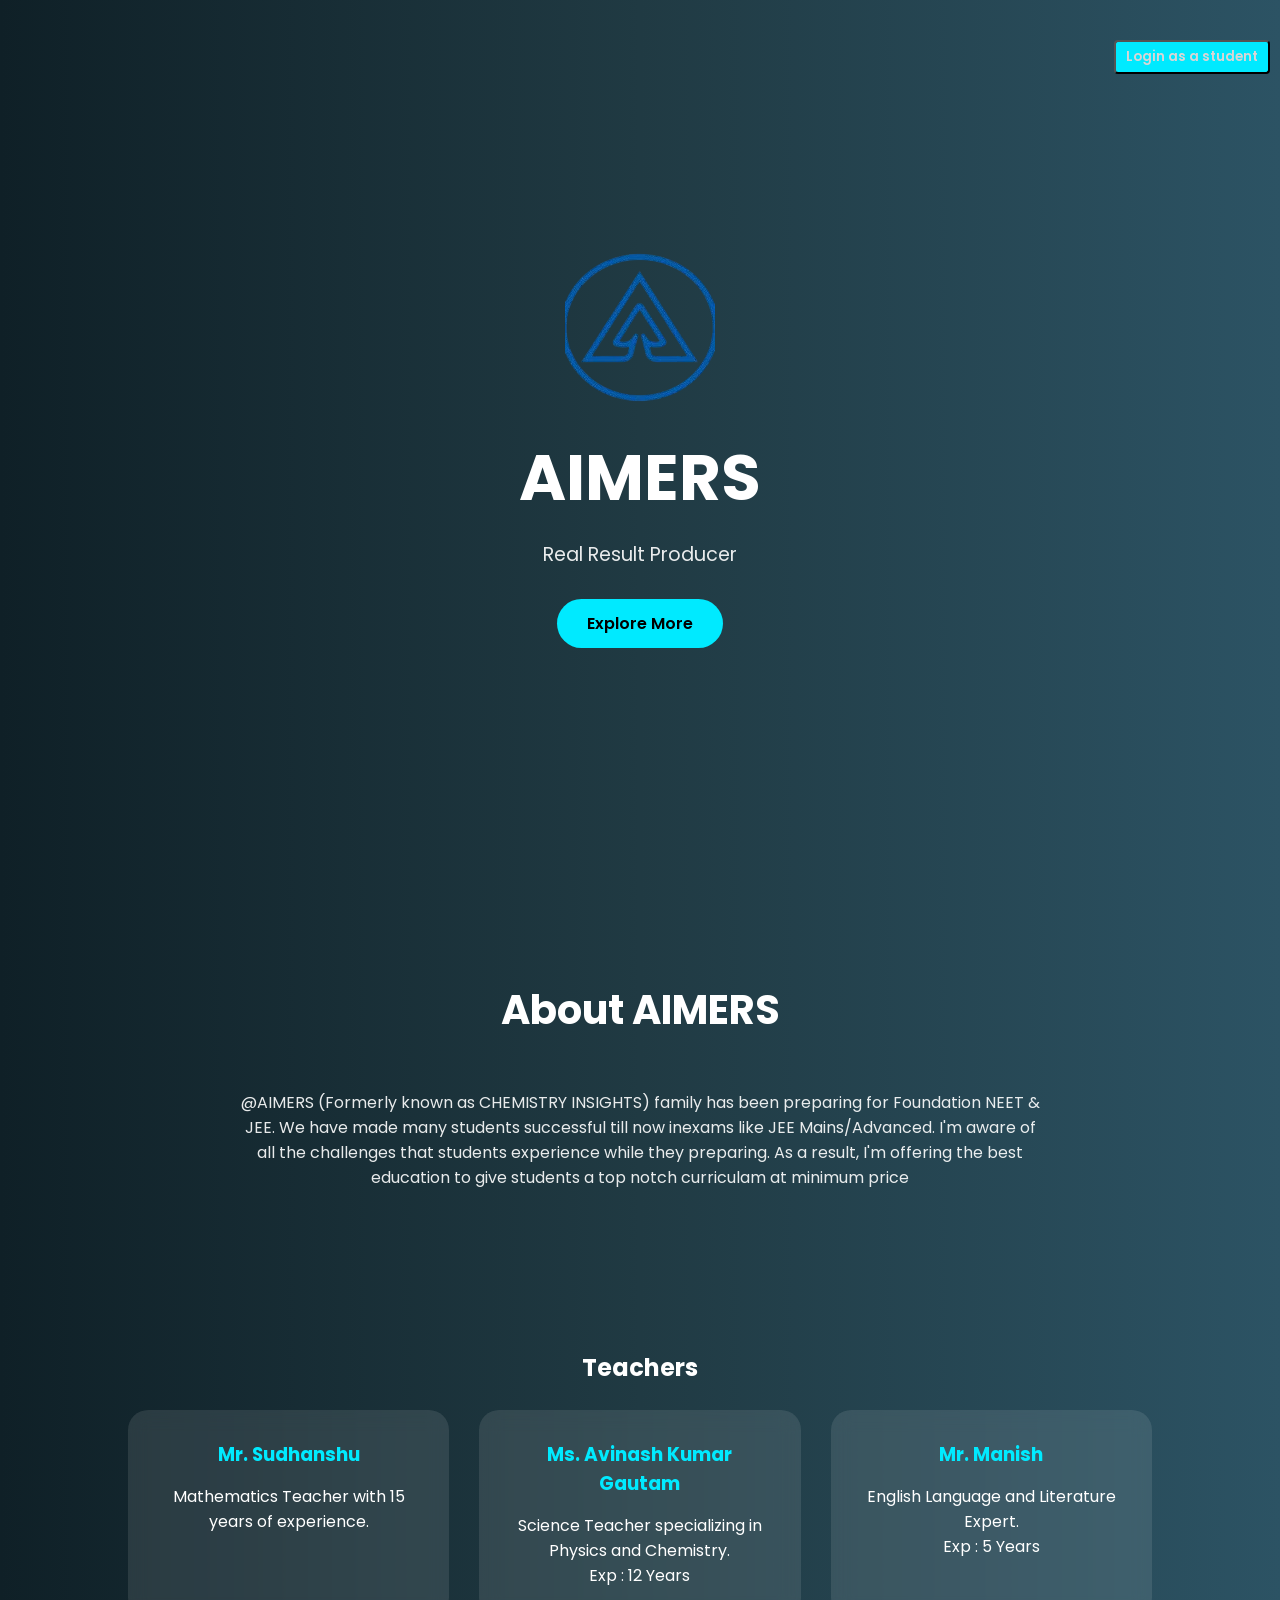
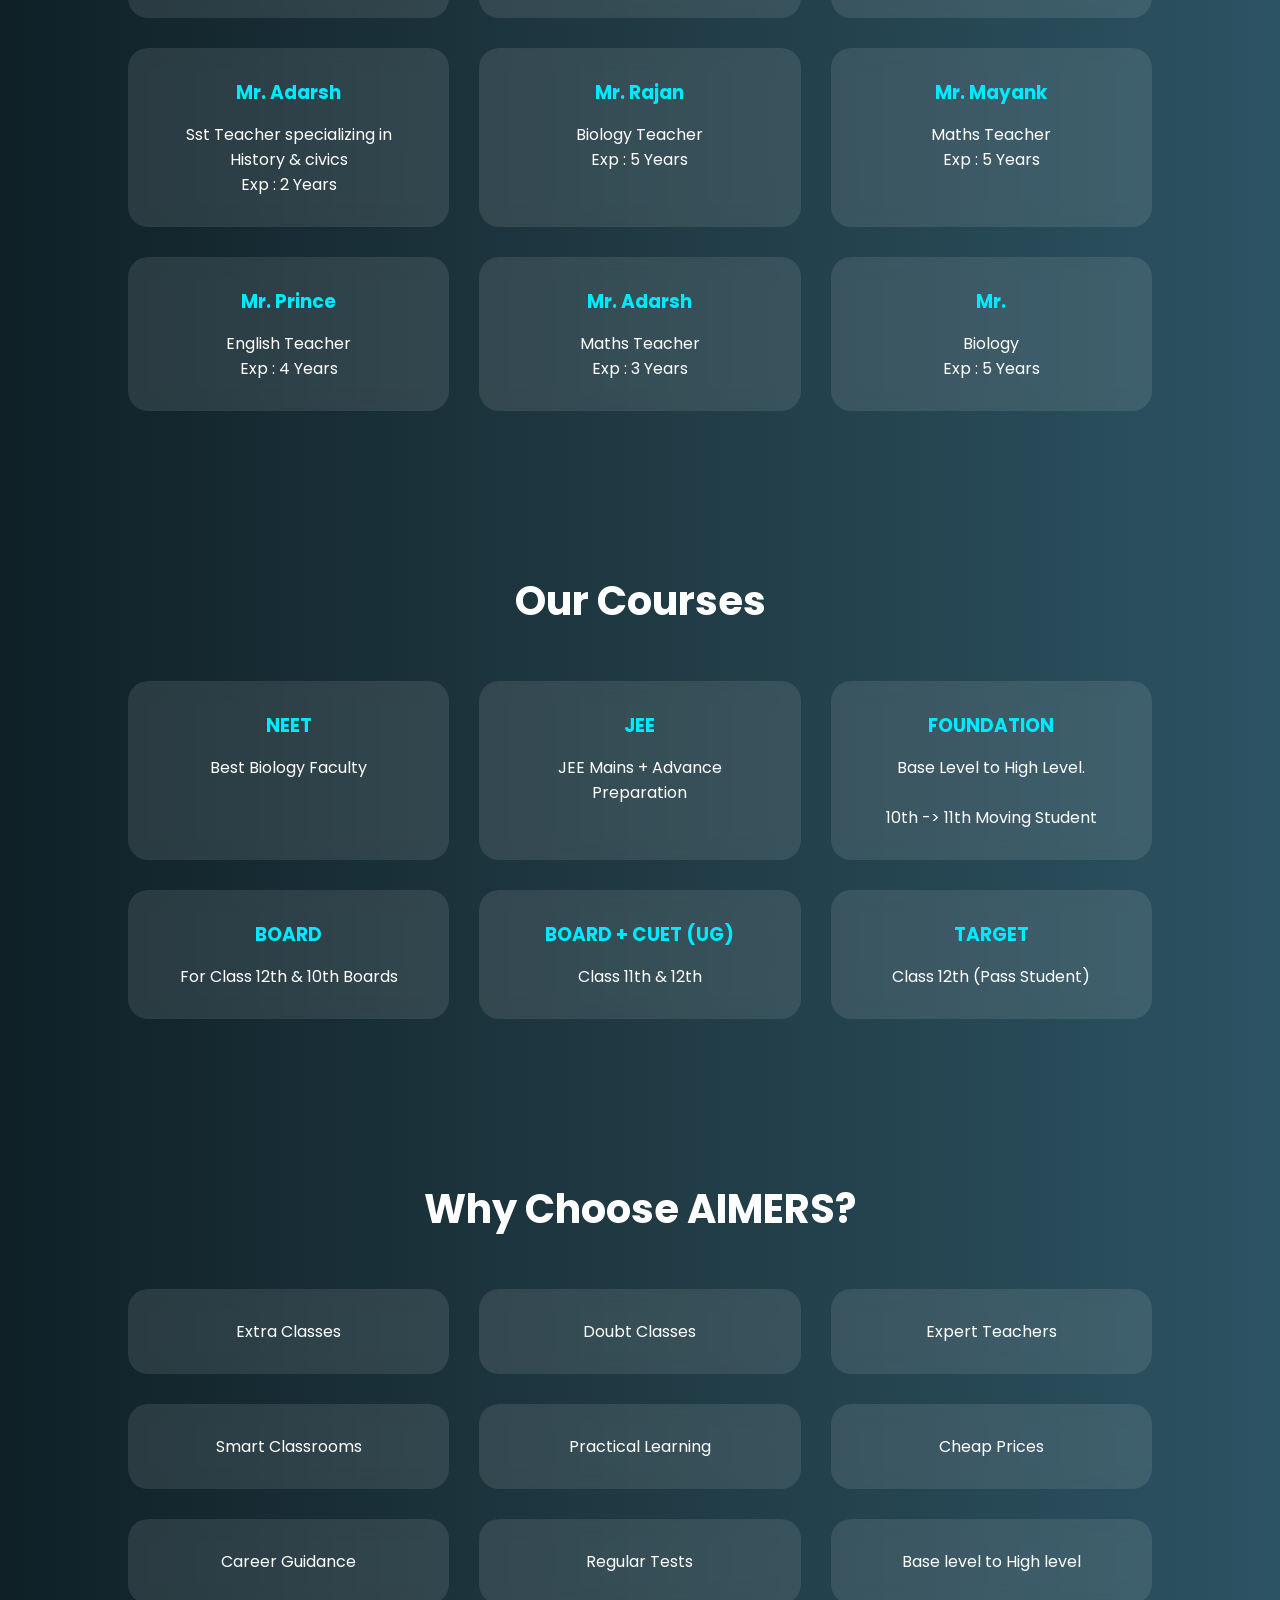
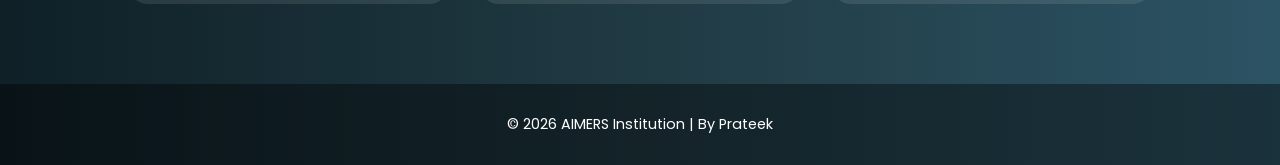
==== index.html @ da793044 "Refactor index.html with updated styles and structure" ====
<!DOCTYPE html>
<html lang="en">
<head>
  <meta charset="UTF-8" />
  <meta name="viewport" content="width=device-width, initial-scale=1.0" />
  <title>AIMERS – Institution for Studies</title>
  <link rel ="stylesheet" href="style1.css"/>
<style>
      * {
      margin: 0;
      padding: 0;
      box-sizing: border-box;
      font-family: 'Poppins', sans-serif;
    }

    body {
      background: #0f2027;
      background: linear-gradient(to right, #0f2027, #203a43, #2c5364);
      color: #fff;
      overflow-x: hidden;
    }

    header {
      height: 100vh;
      display: flex;
      align-items: center;
      justify-content: center;
      text-align: center;
      padding: 20px;
    }

    header h1 {
      font-size: 4rem;
      animation: slideDown 1.5s ease;
    }

    header p {
      margin-top: 15px;
      font-size: 1.2rem;
      opacity: 0.9;
      animation: fadeIn 2.5s ease;
    }

    .btn {
      margin-top: 30px;
      display: inline-block;
      padding: 12px 30px;
      border-radius: 30px;
      background: #00eaff;
      color: #000;
      font-weight: 600;
      text-decoration: none;
      transition: transform 0.3s, box-shadow 0.3s;
    }

    .btn:hover {
      transform: scale(1.1);
      box-shadow: 0 0 25px #00eaff;
    }

    section {
      padding: 80px 10%;
    }

    .section-title {
      text-align: center;
      font-size: 2.5rem;
      margin-bottom: 50px;
    }

    .cards {
      display: grid;
      grid-template-columns: repeat(auto-fit, minmax(250px, 1fr));
      gap: 30px;
    }

    .card {
      background: rgba(255, 255, 255, 0.1);
      padding: 30px;
      border-radius: 20px;
      text-align: center;
      backdrop-filter: blur(10px);
      transition: transform 0.4s, box-shadow 0.4s;
    }

    .card:hover {
      transform: translateY(-15px) scale(1.05);
      box-shadow: 0 20px 40px rgba(0,0,0,0.4);
    }

    .card h3 {
      margin-bottom: 15px;
      color: #00eaff;
    }

    footer {
      text-align: center;
      padding: 30px;
      background: rgba(0,0,0,0.4);
      font-size: 0.9rem;
    }

    @keyframes slideDown {
      from { transform: translateY(-80px); opacity: 0; }
      to { transform: translateY(0); opacity: 1; }
    }

    @keyframes fadeIn {
      from { opacity: 0; }
      to { opacity: 1; }
    }

    /* Scroll animation */
    .reveal {
      opacity: 0;
      transform: translateY(60px);
      transition: all 1s ease;
    }

    .reveal.active {
      opacity: 1;
      transform: translateY(0);
    }
</style>
  <!-- Google Font -->
  <link href="https://fonts.googleapis.com/css2?family=Poppins:wght@300;400;600;700&display=swap" rel="stylesheet">
</head>
<body>
  <button class="btn" style="position: absolute; top: 10px; right: 10px; padding: 5px 10px; background: #00eaff; color: #dbd5d5; border-radius: 4px;" onclick="openPopup()">Login as a student</button>
<div class="overlay" id="overlay" class="overlay"> 
    <div class="popup" style="background:linear-gradient(to right, #0f2027, #203a43, #14323f); padding: 20px; border-radius: 8px; width: 300px; text-align: center; position: relative;">  
      <span class="close" onclick="closeLogin()">x</span>
      <h2 style="color: #efe8e8;">Student Login</h2>
        <form action="#" method="post">
            <input type="IXA01" name="IXA01" placeholder="Enter PIN" required style="width: 90%; padding: 8px; margin: 10px 0; border-radius: 4px; border: 1px solid #ccc;">
            <button type="submit" style="padding: 10px 20px; background: #fcffff; color: #121212; border: none; border-radius: 4px; cursor: pointer;">Login</button>
        </form>
        <button onclick="closePopup()" style="position: absolute; top: 10px; right: 10px; background: transparent; border: none; font-size: 18px; cursor: pointer;">&times;</button>
    </div>
  </div>

<script>
    function openPopup() {
        document.getElementById("overlay").style.display = "flex";
    }

    function closePopup() {
        document.getElementById("overlay").style.display = "none";
    }
</script>
  <!-- HERO SECTION -->
  <header>
    <div>
        <img src="aimers-removebg-preview.png" alt="AIMERS Logo" style="width:150px; height:auto; margin-bottom:20px;">
      <h1>AIMERS</h1>
      <p>Real Result Producer</p>
      <a href="#about" class="btn">Explore More</a>
    </div>
  </header>

  <!-- ABOUT -->
  <section id="about" class="reveal">
    <h2 class="section-title">About AIMERS</h2>
    <p style="text-align:center; max-width:800px; margin:auto; opacity:0.9;">
      @AIMERS (Formerly  known as CHEMISTRY INSIGHTS) family has been preparing for Foundation NEET & JEE. We have made many students successful till now inexams like JEE Mains/Advanced. I'm aware of all the challenges that students experience while they preparing. As a result, I'm offering the best education to give students a top notch curriculam at minimum price
    </p>
  </section>
<section>
    <h2 style="text-align: center;">Teachers</h2>
    <br>
    <div class="cards">
      <div class="card">
        <h3>Mr. Sudhanshu </h3>
        <p>Mathematics Teacher with 15 years of experience.</p>
      </div>
      <div class="card">
        <h3>Ms. Avinash Kumar Gautam</h3>
        <p>Science Teacher specializing in Physics and Chemistry. <br> Exp : 12 Years</p>
      </div>
      <div class="card">
        <h3>Mr. Manish</h3>
        <p>English Language and Literature Expert. <br> Exp : 5 Years</p>
      </div>
      <div class="card">
        <h3>Mr. Adarsh</h3>
        <p>Sst Teacher specializing in History & civics <br> Exp : 2 Years</p>
      </div>
      <div class="card">
        <h3>Mr. Rajan</h3>
        <p>Biology Teacher  <br> Exp : 5 Years</p>
      </div>
      <div class="card">
        <h3>Mr. Mayank</h3>
        <p>Maths Teacher<br> Exp : 5 Years</p>
      </div>
      <div class="card">
        <h3>Mr. Prince</h3>
        <p>English Teacher<br> Exp : 4 Years</p>
      </div>
      <div class="card">
        <h3>Mr. Adarsh</h3>
        <p>Maths Teacher<br> Exp : 3 Years</p>
      </div>
      <div class="card">
        <h3>Mr. </h3>
        <p>Biology<br> Exp : 5 Years</p>
      </div>
</section>
  <!-- COURSES -->
  <section class="reveal">
    <h2 class="section-title">Our Courses</h2>
    <div class="cards">
      <div class="card">
        <h3>NEET</h3>
        <p>Best Biology Faculty</p>
      </div>
      <div class="card">
        <h3>JEE</h3>
        <p>JEE Mains + Advance Preparation</p>
      </div>
      <div class="card">
        <h3>FOUNDATION</h3>
        <p>Base Level to High Level. <br><br> 10th -> 11th Moving Student</p>
      </div>
      <div class="card">
        <h3>BOARD</h3>
        <p>For Class 12th & 10th Boards</p>
      </div>
      <div class="card">
        <h3>BOARD + CUET (UG)</h3>
        <p>Class 11th & 12th </p>
      </div>
      <div class="card">
        <h3>TARGET</h3>
        <p>Class 12th (Pass Student)</p>
      </div>
    </div>
  </section>

  <!-- FEATURES -->
  <section class="reveal">
    <h2 class="section-title">Why Choose AIMERS?</h2>
    <div class="cards">
      <div class="card">Extra Classes</div>
      <div class="card">Doubt Classes</div>
      <div class="card">Expert Teachers</div>
      <div class="card">Smart Classrooms</div>
      <div class="card">Practical Learning</div>
      <div class="card">Cheap Prices</div>
      <div class="card">Career Guidance</div>
      <div class="card">Regular Tests</div>
      <div class="card">Base level to High level</div>
    </div>
  </section>

  <!-- FOOTER -->
  <footer>
    © 2026 AIMERS Institution | By Prateek
  </footer>

  <script>
    // Scroll reveal animation
    const reveals = document.querySelectorAll('.reveal');

    window.addEventListener('scroll', () => {
      const windowHeight = window.innerHeight;
      reveals.forEach(section => {
        const top = section.getBoundingClientRect().top;
        if (top < windowHeight - 100) {
          section.classList.add('active');
        }
      });
    });
  </script>
  <script>
    const overlay = document.getElementById("overlay");

    function openLogin() {
        overlay.style.display = "flex";
    }

    function closeLogin() {
        overlay.style.display = "none";
    }

    // Click outside box → close
    overlay.addEventListener("click", function (e) {
        if (e.target === overlay) {
            closeLogin();
        }
    });

    // Press any key → close
</script>

<script src="script.js"></script>

</body>
</html>
---- style1.css ----
/* Login button */
.login-btn {
    position: absolute;
    top: 20px;
    right: 20px;
    padding: 10px 18px;
    background: #00e5ff;
    border: none;
    border-radius: 6px;
    cursor: pointer;
    font-weight: bold;
}

/* Overlay (hidden by default) */
.overlay {
    position: fixed;
    inset: 0;
    background: rgba(0, 0, 0, 0.4);
    backdrop-filter: blur(6px);
    display: none;
    justify-content: center;
    align-items: center;
    z-index: 100;
}

/* Login box */
.login-box {
    background: #0f2c3d;
    padding: 25px;
    width: 280px;
    border-radius: 12px;
    color: white;
    position: relative;
    animation: pop 0.3s ease;
}

/* Inputs */
.login-box input {
    width: 100%;
    padding: 10px;
    margin: 10px 0;
    border-radius: 6px;
    border: none;
}

/* Login button */
.submit {
    width: 100%;
    padding: 10px;
    background: white;
    border: none;
    border-radius: 6px;
    cursor: pointer;
    font-weight: bold;
}

/* Close button */
.close {
    position: absolute;
    top: 10px;
    right: 12px;
    cursor: pointer;
    font-size: 20px;
}

/* Animation */
@keyframes pop {
    from {
        transform: scale(0.7);
        opacity: 0;
    }
    to {
        transform: scale(1);
        opacity: 1;
    }
}
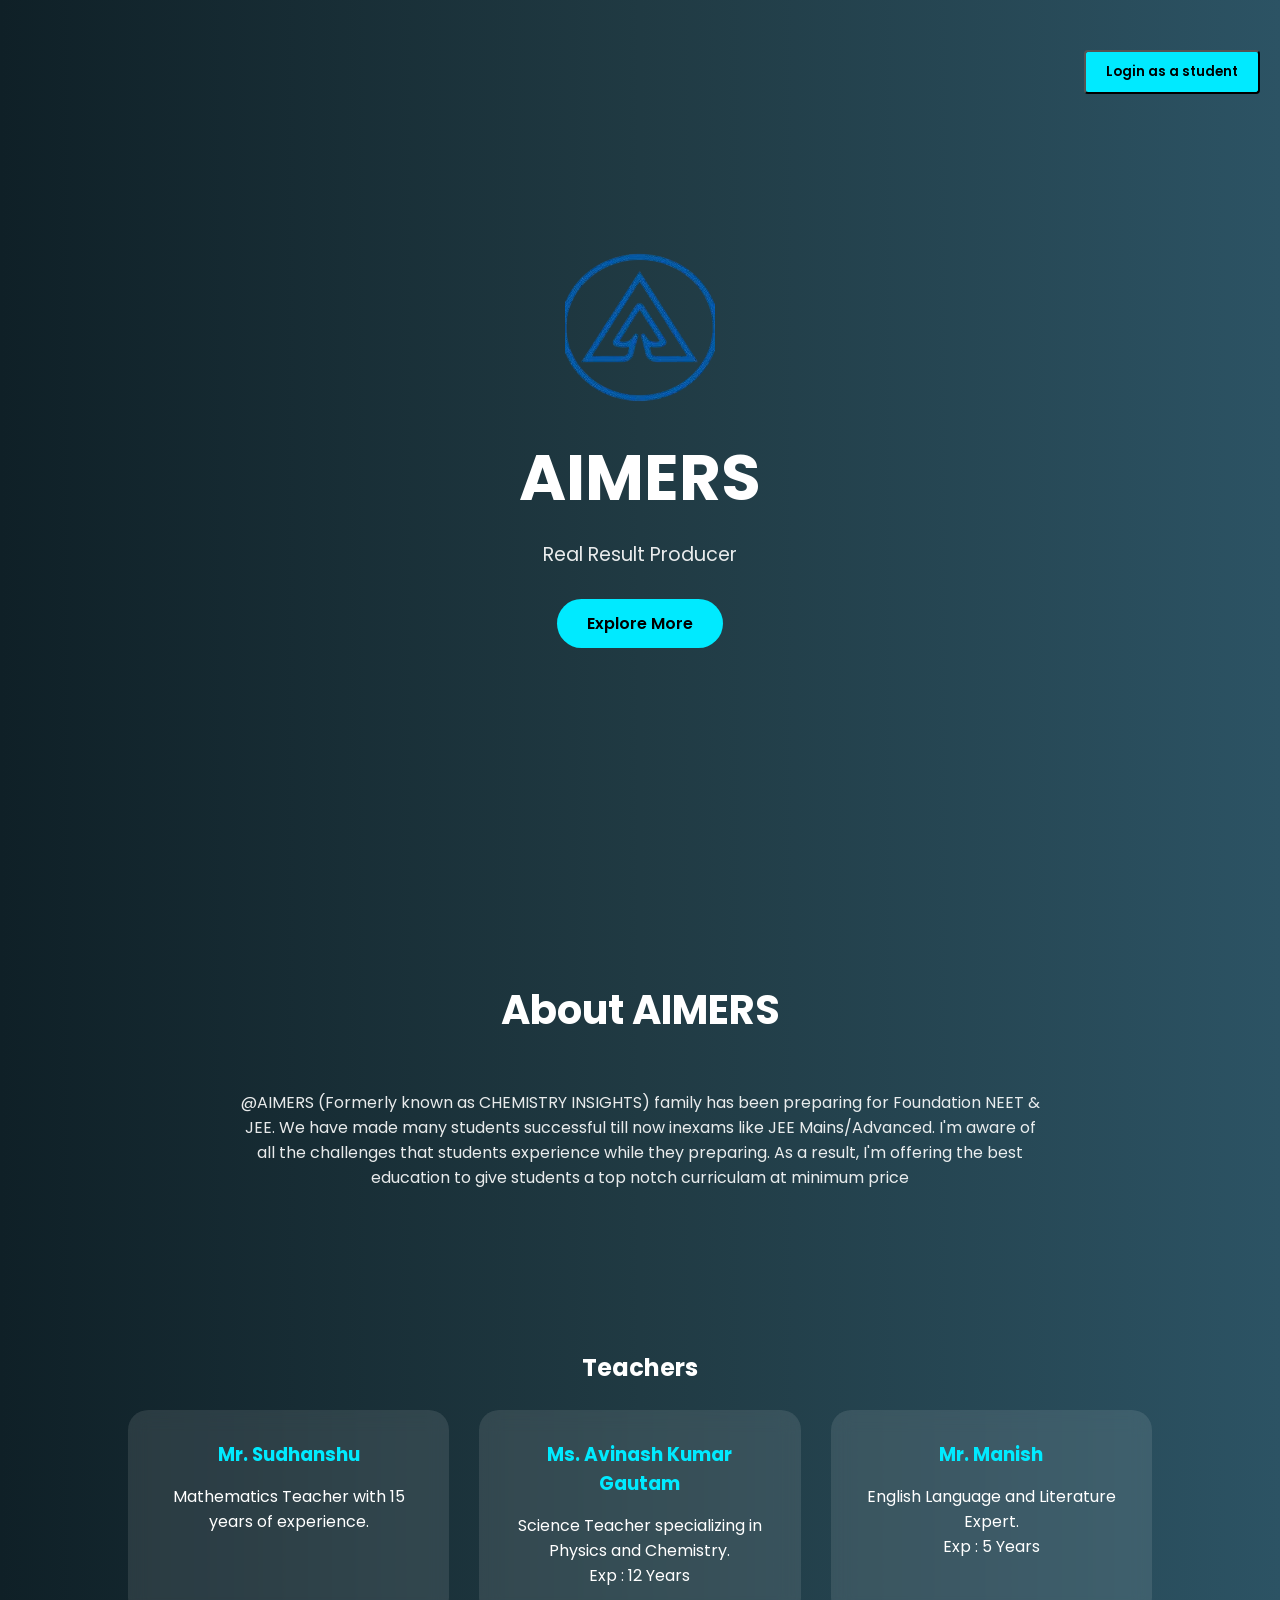
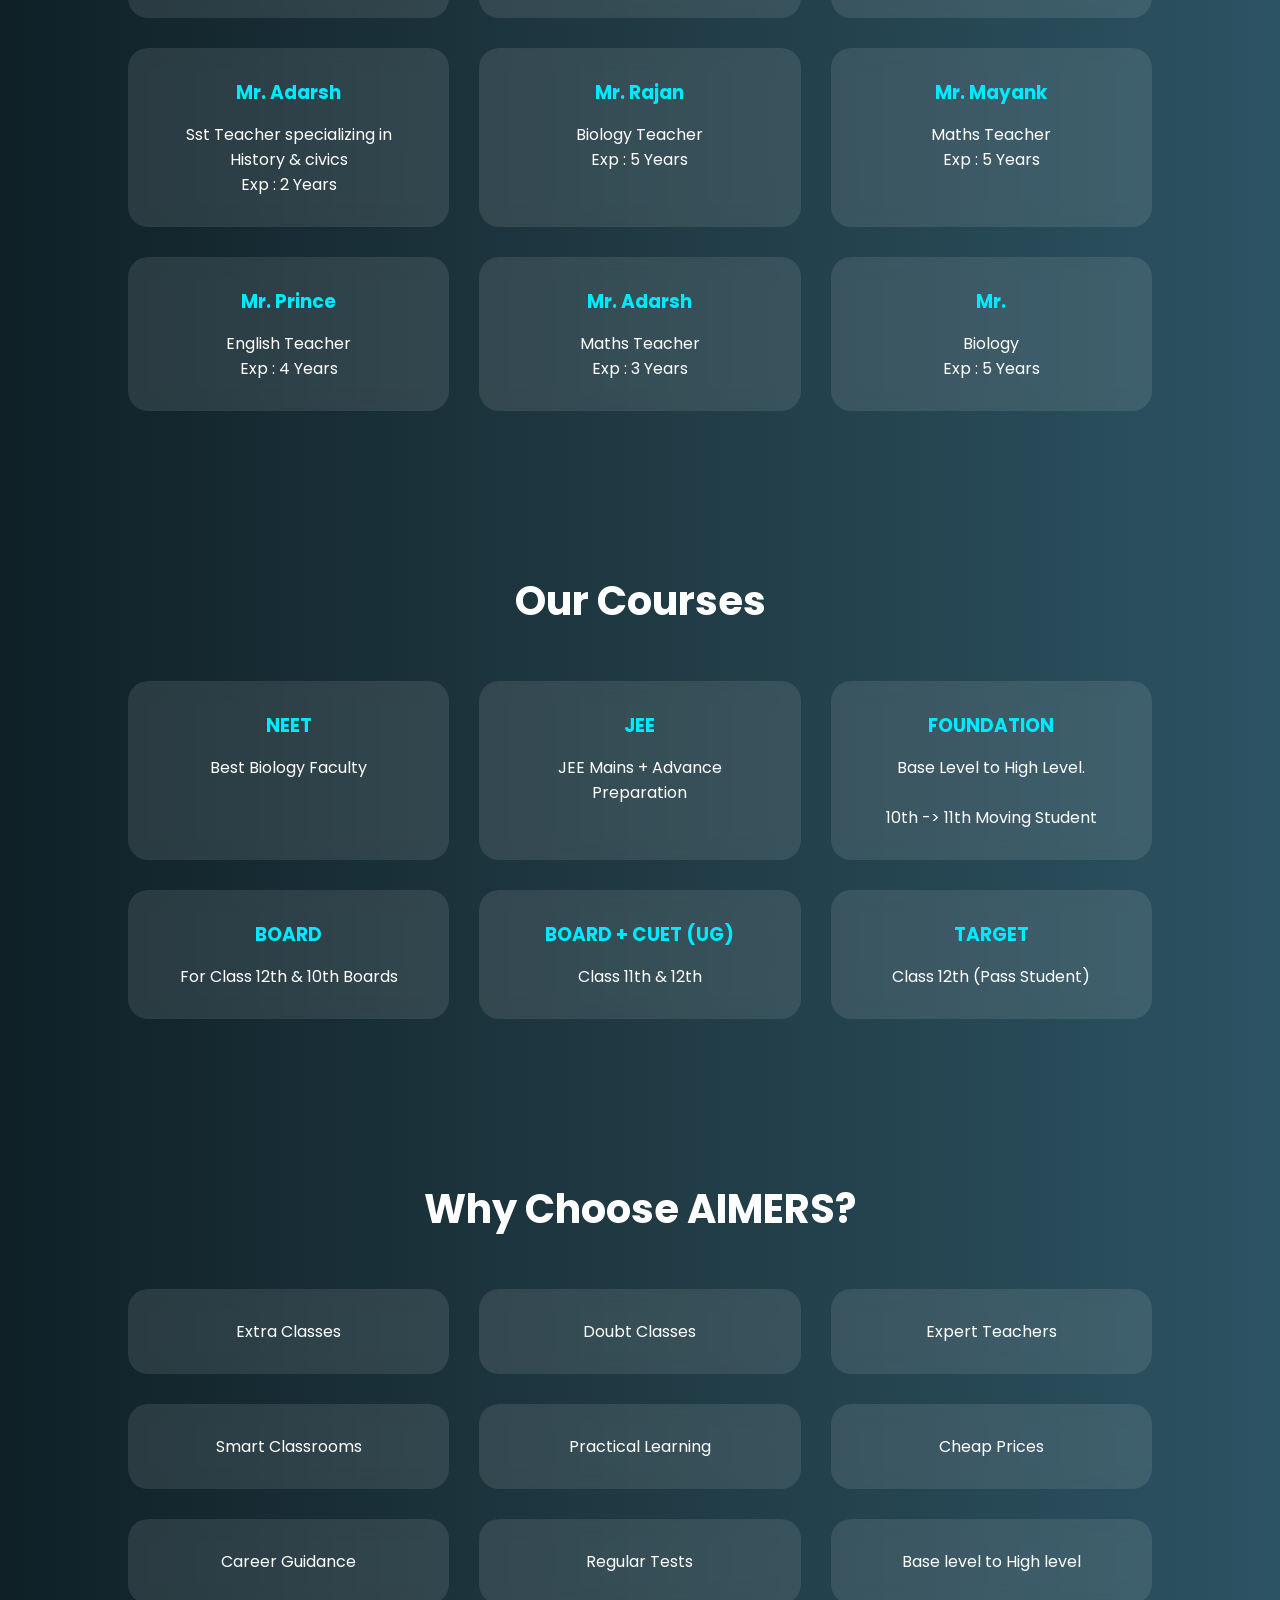
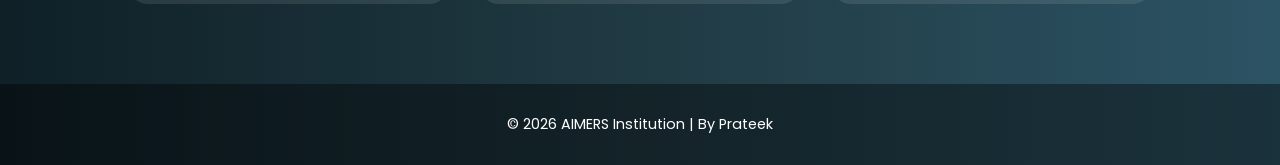
==== commit 121ae149: "Fix HTML encoding issues and improve layout" ====
--- a/index.html
+++ b/index.html
@@ -126,7 +126,7 @@
   <link href="https://fonts.googleapis.com/css2?family=Poppins:wght@300;400;600;700&display=swap" rel="stylesheet">
 </head>
 <body>
-  <button class="btn" style="position: absolute; top: 10px; right: 10px; padding: 5px 10px; background: #00eaff; color: #dbd5d5; border-radius: 4px;" onclick="openPopup()">Login as a student</button>
+  <button class="btn" style="position: absolute; top: 20px; right: 20px; padding: 10px 20px; background: #00eaff; color: #010101; border-radius: 4px;" onclick="openPopup()">Login as a student</button>
 <div class="overlay" id="overlay" class="overlay"> 
     <div class="popup" style="background:linear-gradient(to right, #0f2027, #203a43, #14323f); padding: 20px; border-radius: 8px; width: 300px; text-align: center; position: relative;">  
       <span class="close" onclick="closeLogin()">x</span>
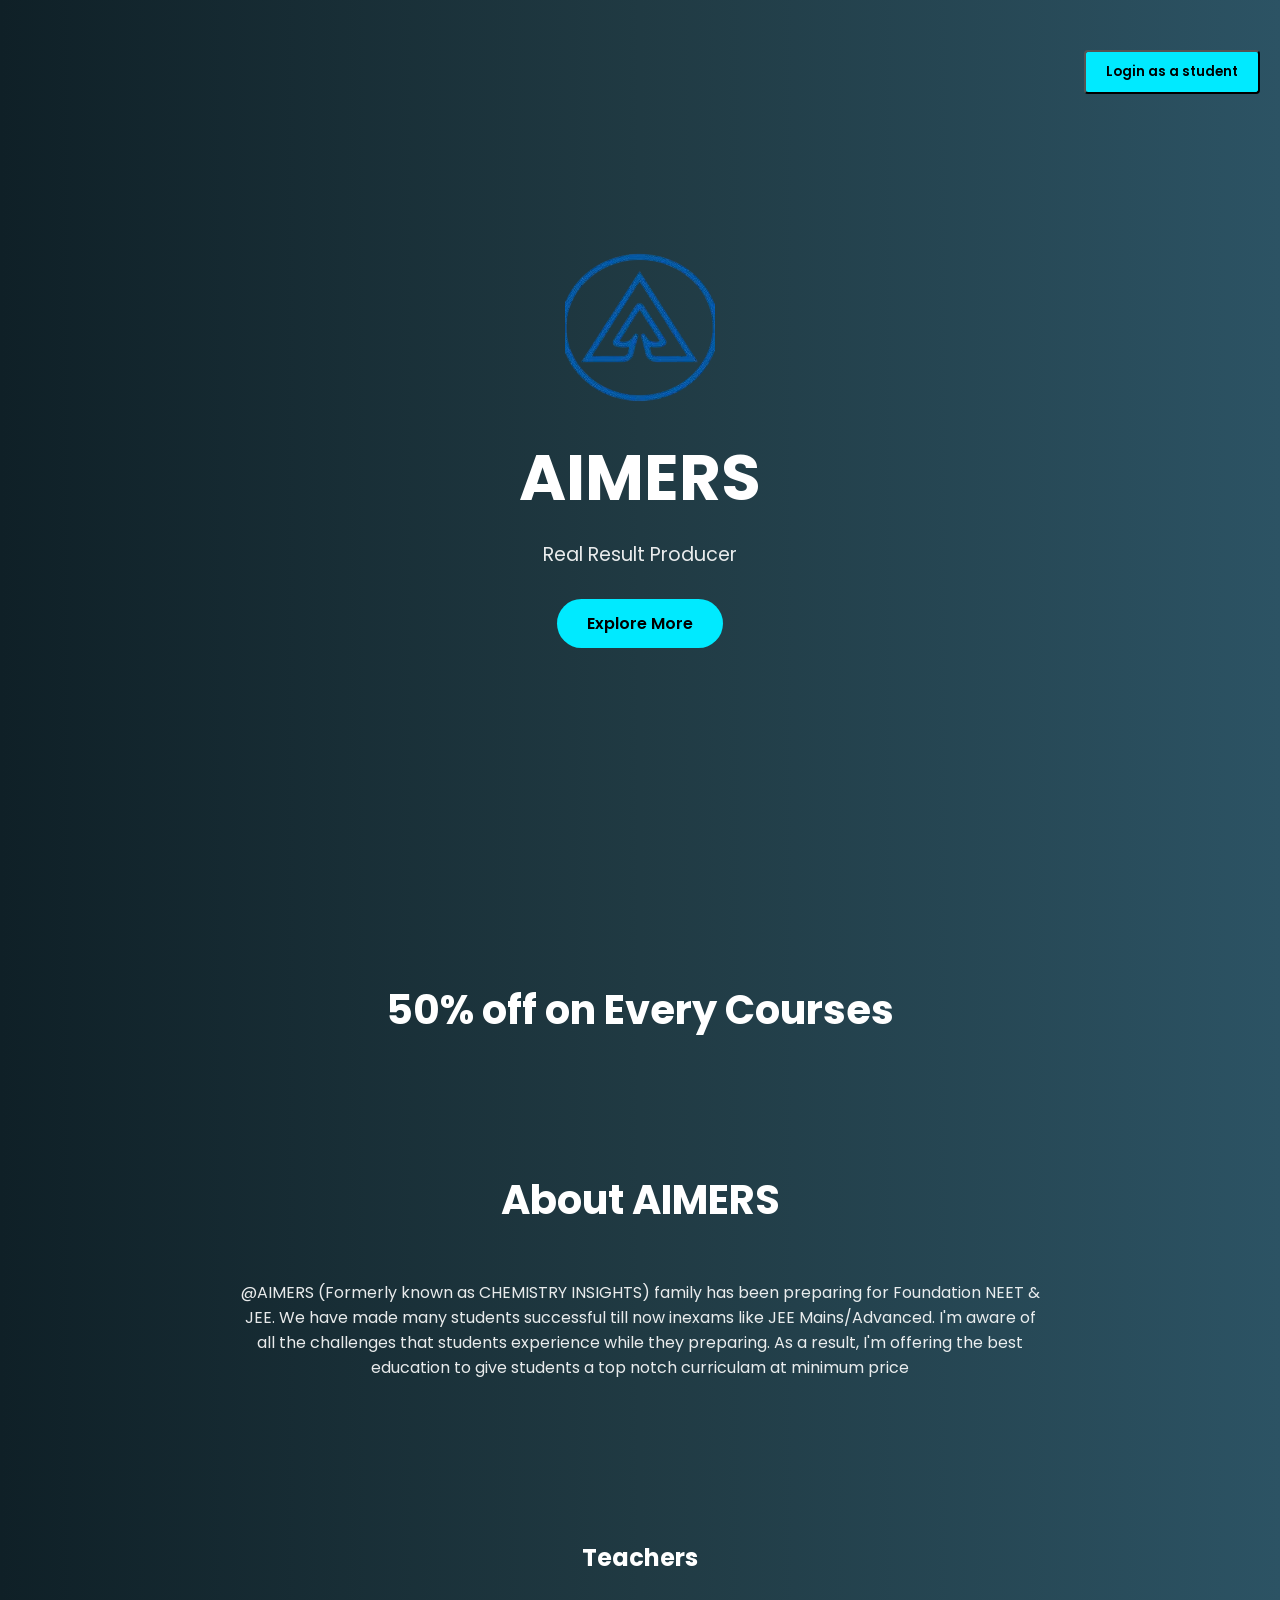
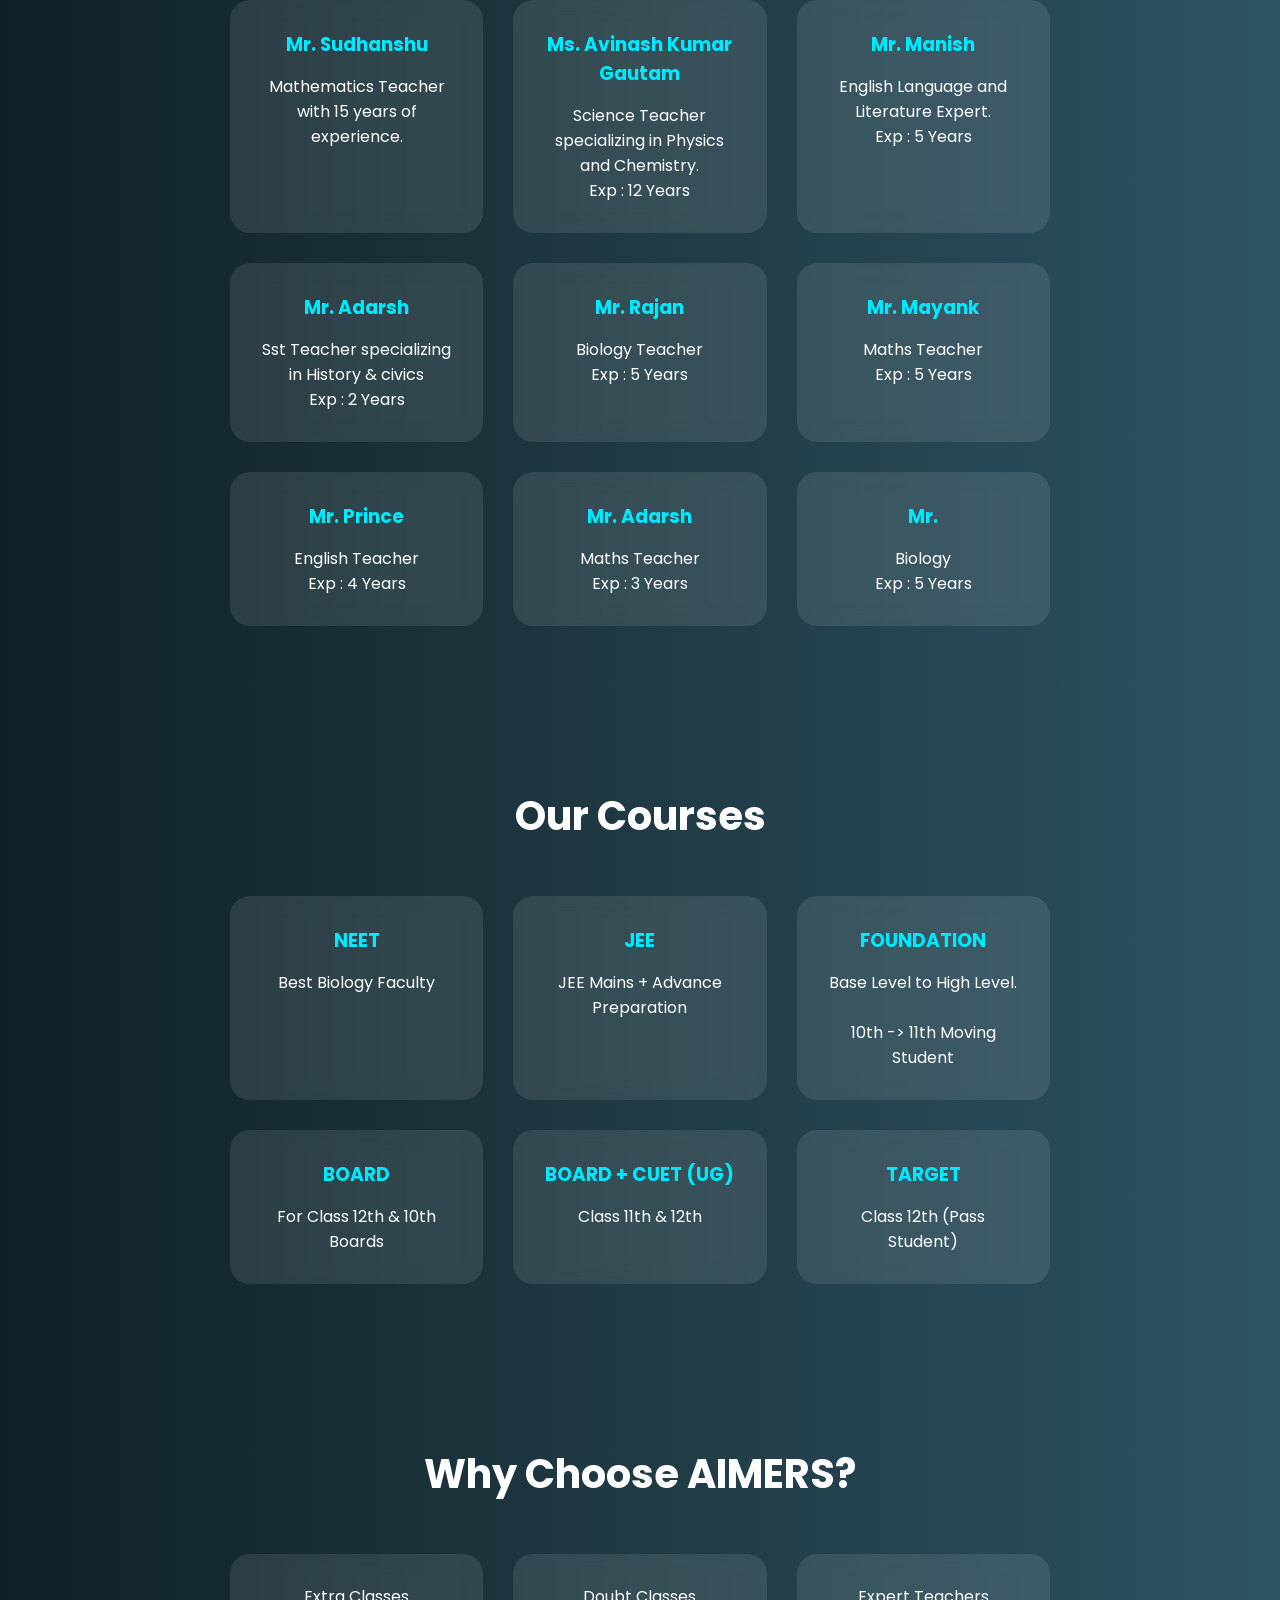
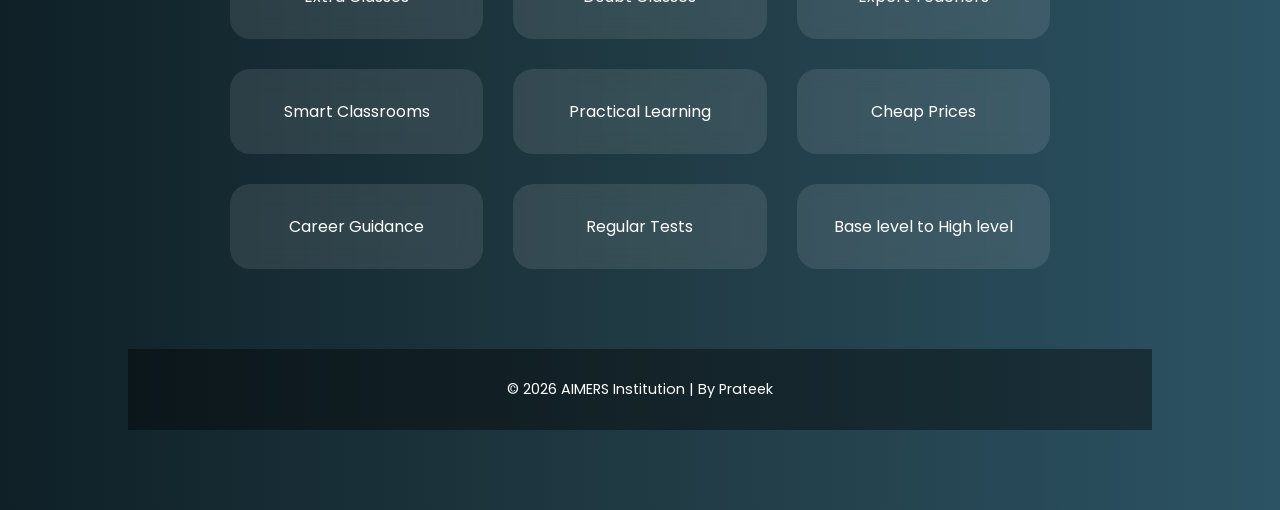
==== commit b76a6f3d: "Add promotional section for course discounts Added promotional section for 50% off on courses." ====
--- a/index.html
+++ b/index.html
@@ -157,7 +157,12 @@
       <a href="#about" class="btn">Explore More</a>
     </div>
   </header>
-
+    </div>
+  </header>
+  <section id="about" class="reveal">
+    <div style="text-align: center; margin-bottom: 40px;">
+    <h2 class="section-title">50% off on Every Courses</h2>
+    </div>
   <!-- ABOUT -->
   <section id="about" class="reveal">
     <h2 class="section-title">About AIMERS</h2>
@@ -297,3 +302,4 @@
 
 </body>
 </html>
+
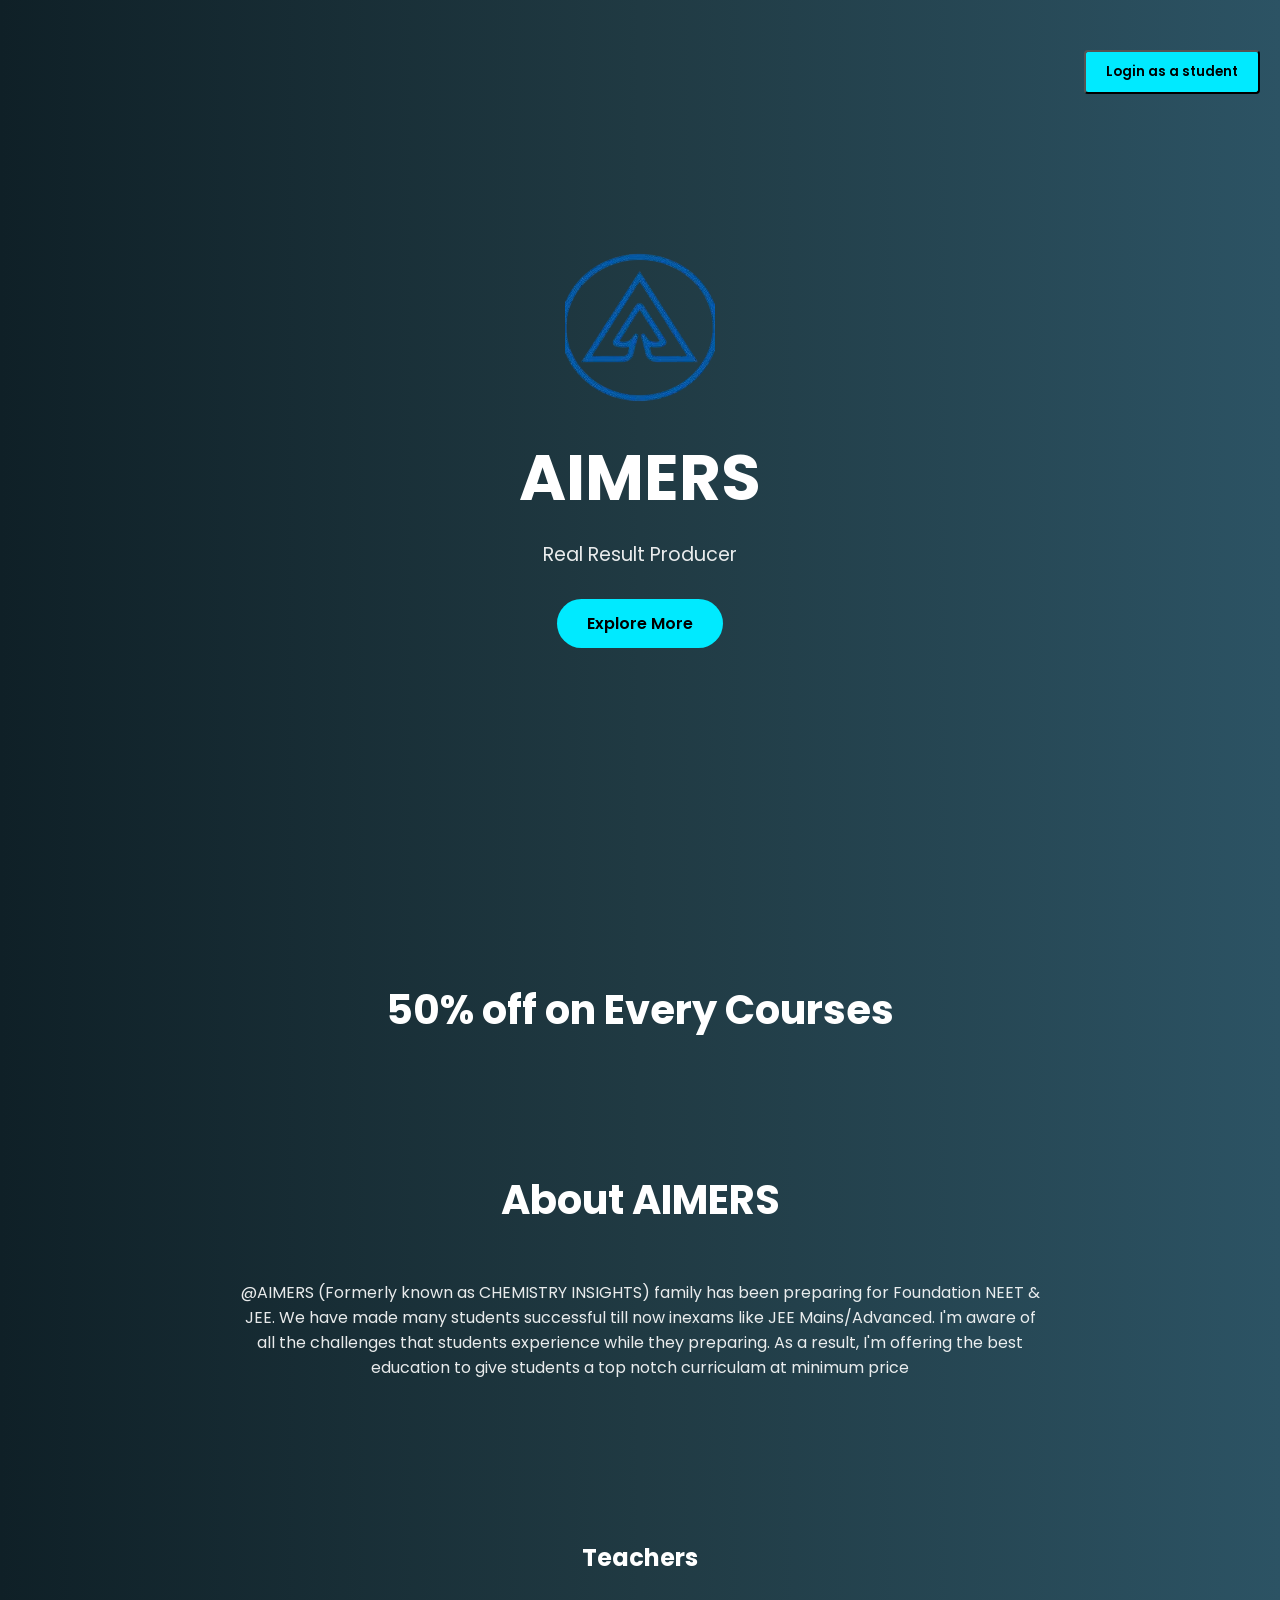
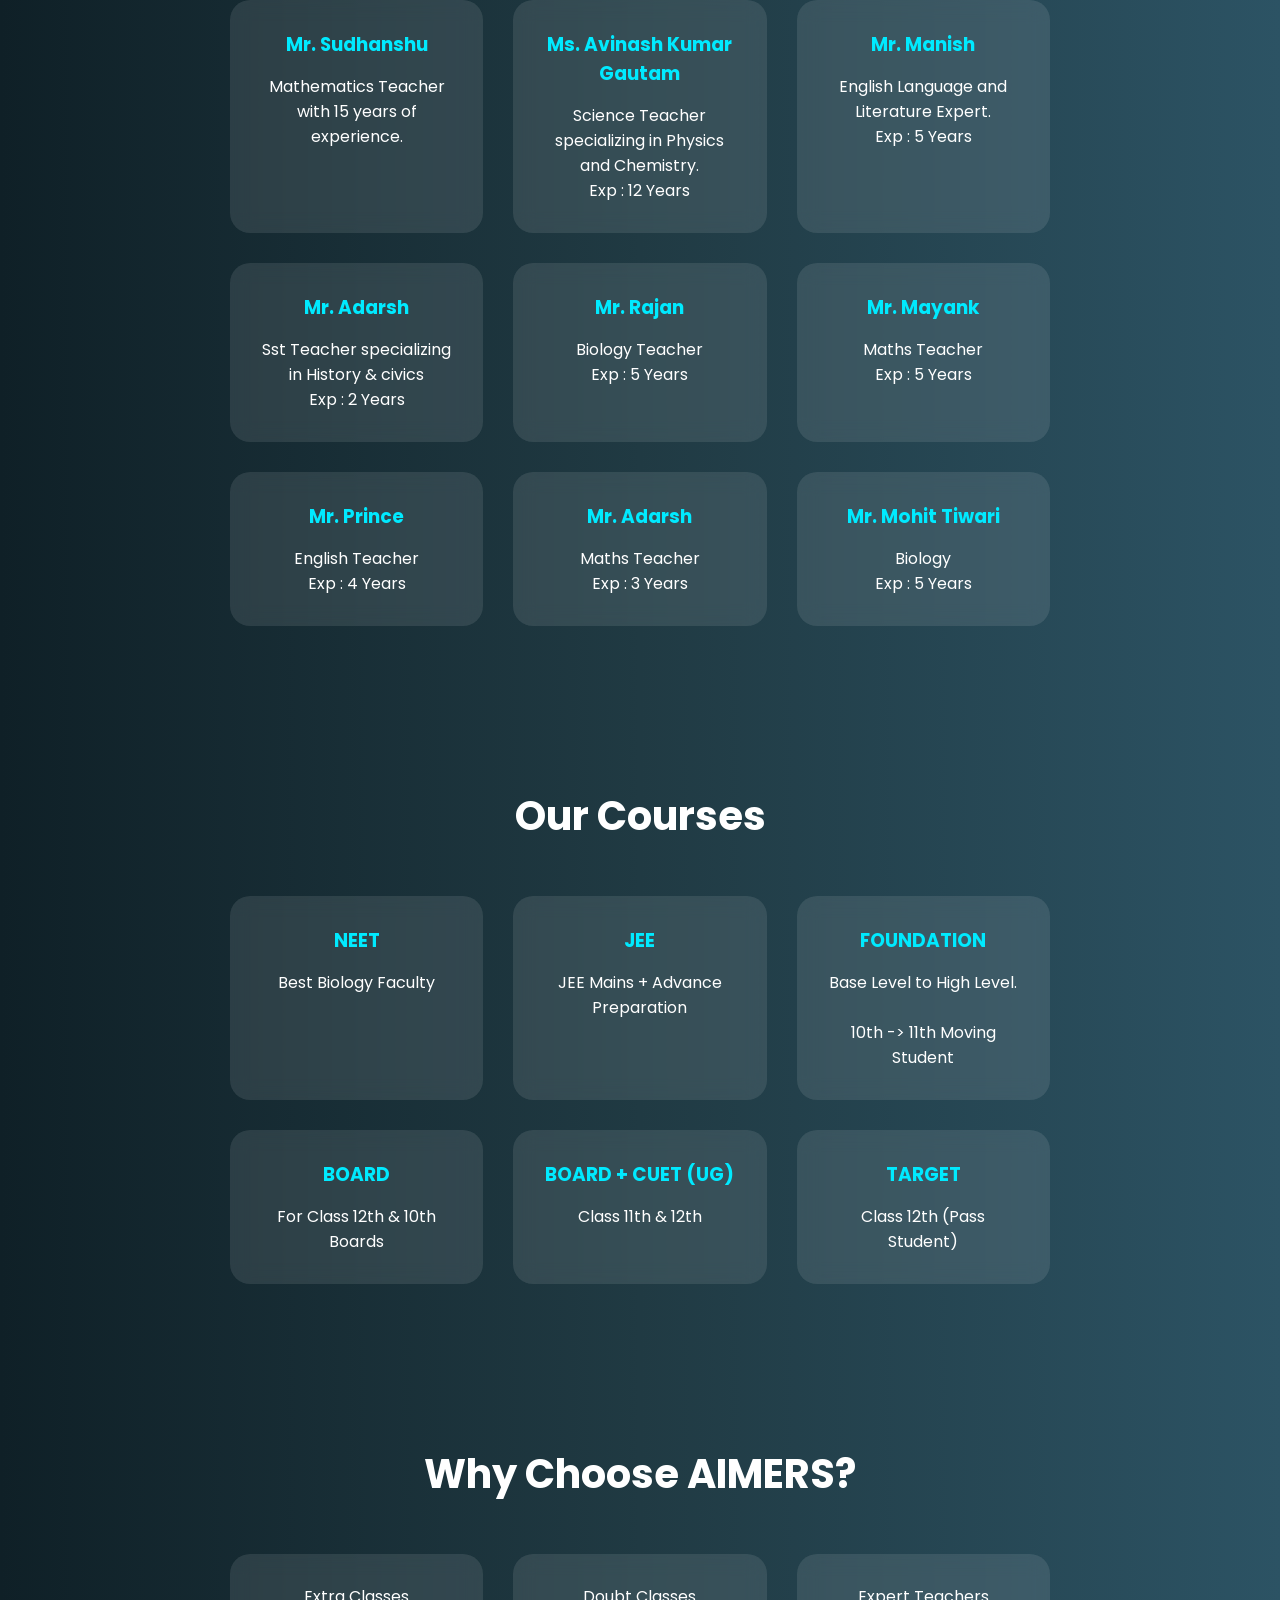
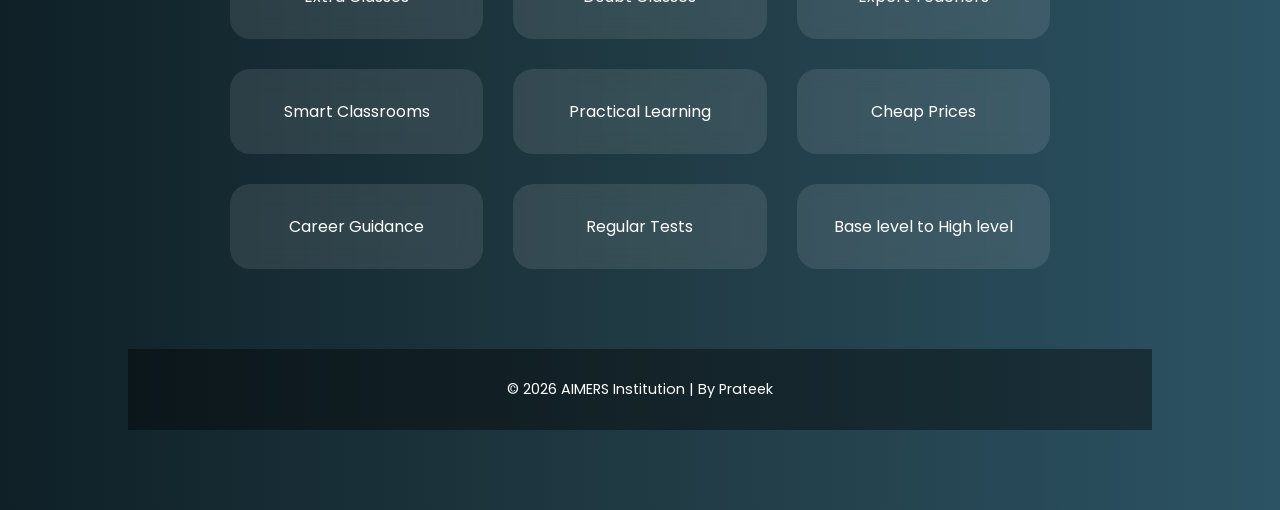
==== commit 5235b6e4: "Fix HTML encoding issues in index.html" ====
--- a/index.html
+++ b/index.html
@@ -5,6 +5,8 @@
   <meta name="viewport" content="width=device-width, initial-scale=1.0" />
   <title>AIMERS – Institution for Studies</title>
   <link rel ="stylesheet" href="style1.css"/>
+  <link rel="icon" type="image/png" href="aimers-removebg-preview.png">
+  <link rel="logic" href="pri.php">
 <style>
       * {
       margin: 0;
@@ -126,19 +128,9 @@
   <link href="https://fonts.googleapis.com/css2?family=Poppins:wght@300;400;600;700&display=swap" rel="stylesheet">
 </head>
 <body>
+  <a href="login.html">
   <button class="btn" style="position: absolute; top: 20px; right: 20px; padding: 10px 20px; background: #00eaff; color: #010101; border-radius: 4px;" onclick="openPopup()">Login as a student</button>
-<div class="overlay" id="overlay" class="overlay"> 
-    <div class="popup" style="background:linear-gradient(to right, #0f2027, #203a43, #14323f); padding: 20px; border-radius: 8px; width: 300px; text-align: center; position: relative;">  
-      <span class="close" onclick="closeLogin()">x</span>
-      <h2 style="color: #efe8e8;">Student Login</h2>
-        <form action="#" method="post">
-            <input type="IXA01" name="IXA01" placeholder="Enter PIN" required style="width: 90%; padding: 8px; margin: 10px 0; border-radius: 4px; border: 1px solid #ccc;">
-            <button type="submit" style="padding: 10px 20px; background: #fcffff; color: #121212; border: none; border-radius: 4px; cursor: pointer;">Login</button>
-        </form>
-        <button onclick="closePopup()" style="position: absolute; top: 10px; right: 10px; background: transparent; border: none; font-size: 18px; cursor: pointer;">&times;</button>
-    </div>
-  </div>
-
+  </a>
 <script>
     function openPopup() {
         document.getElementById("overlay").style.display = "flex";
@@ -207,7 +199,7 @@
         <p>Maths Teacher<br> Exp : 3 Years</p>
       </div>
       <div class="card">
-        <h3>Mr. </h3>
+        <h3>Mr. Mohit Tiwari</h3>
         <p>Biology<br> Exp : 5 Years</p>
       </div>
 </section>
@@ -303,3 +295,6 @@
 </body>
 </html>
 
+
+
+
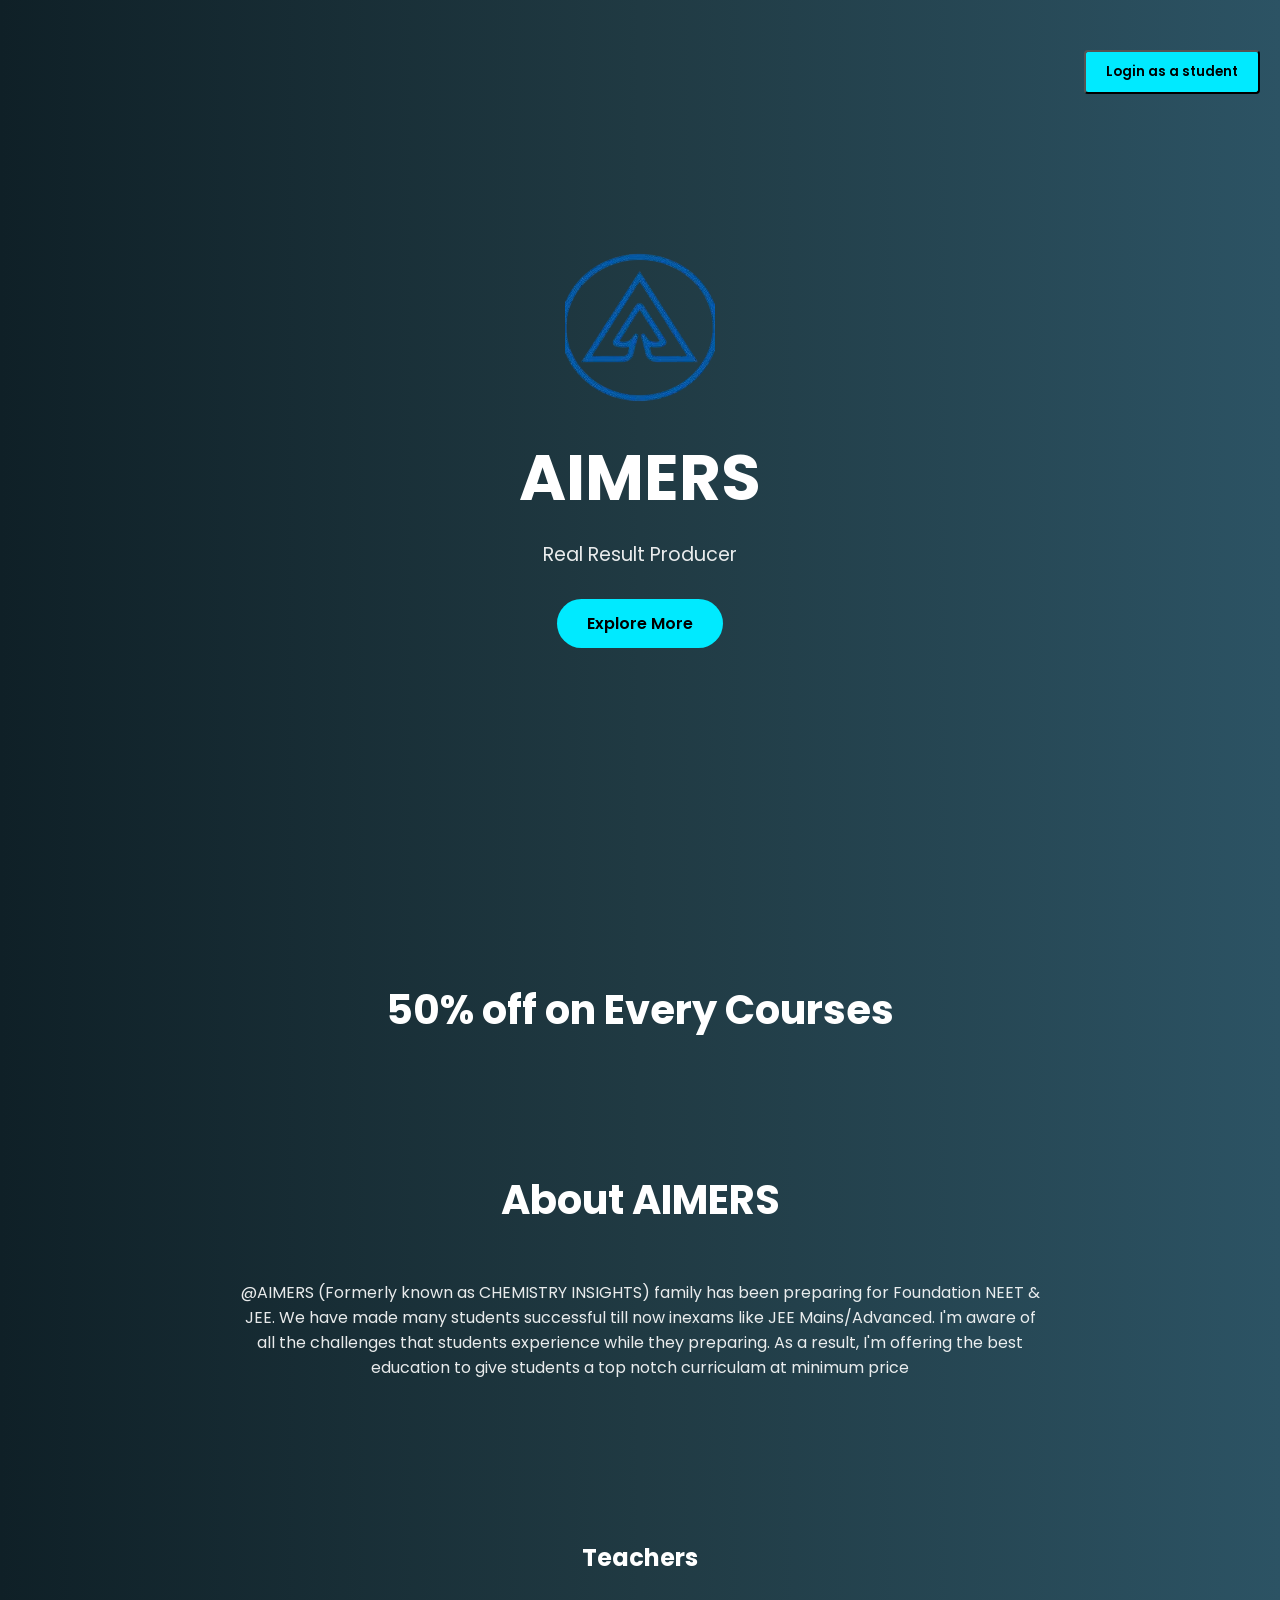
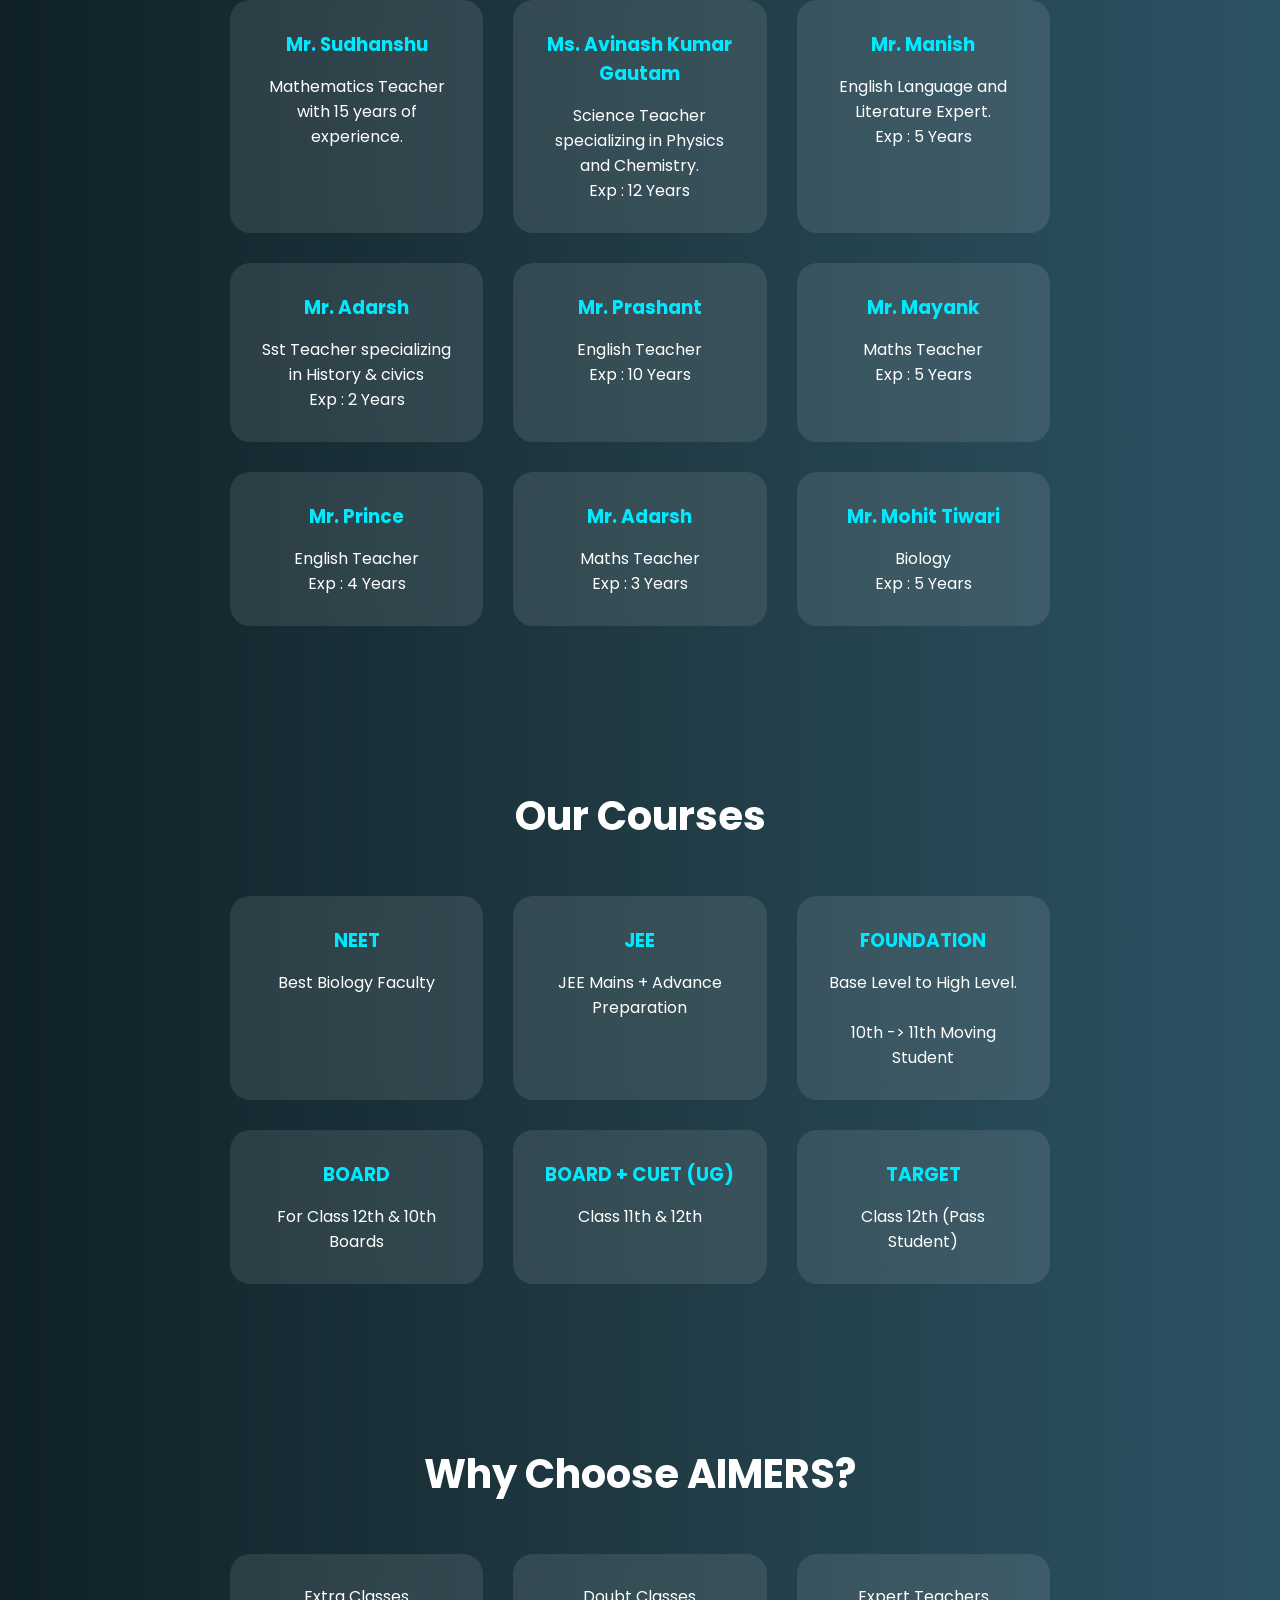
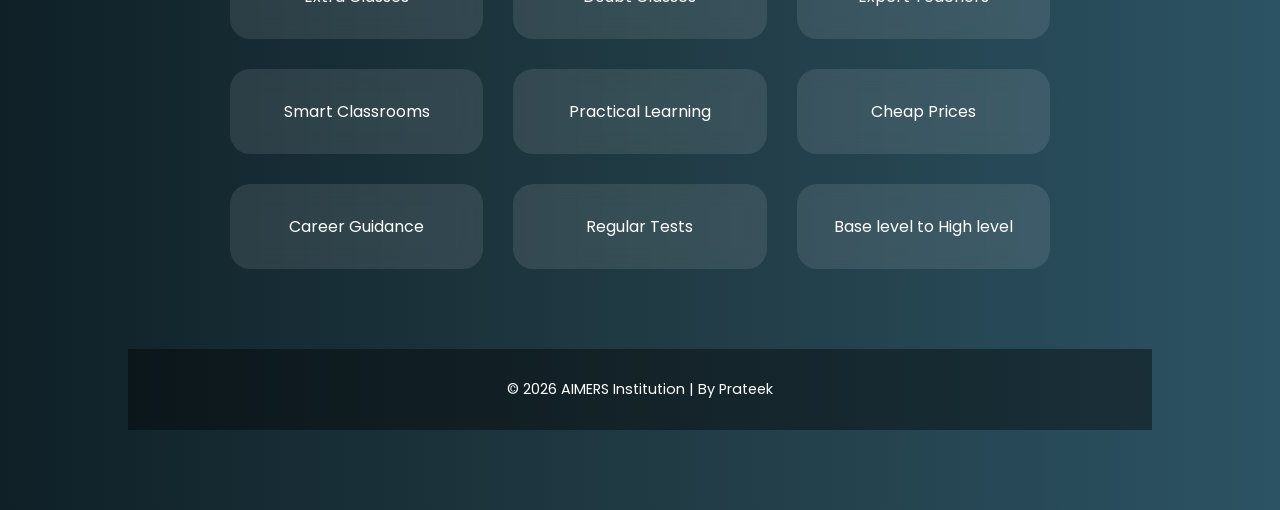
==== commit 33d0265f: "Fix HTML encoding issues in index.html" ====
--- a/index.html
+++ b/index.html
@@ -183,8 +183,8 @@
         <p>Sst Teacher specializing in History & civics <br> Exp : 2 Years</p>
       </div>
       <div class="card">
-        <h3>Mr. Rajan</h3>
-        <p>Biology Teacher  <br> Exp : 5 Years</p>
+        <h3>Mr. Prashant</h3>
+        <p>English Teacher  <br> Exp : 10 Years</p>
       </div>
       <div class="card">
         <h3>Mr. Mayank</h3>
